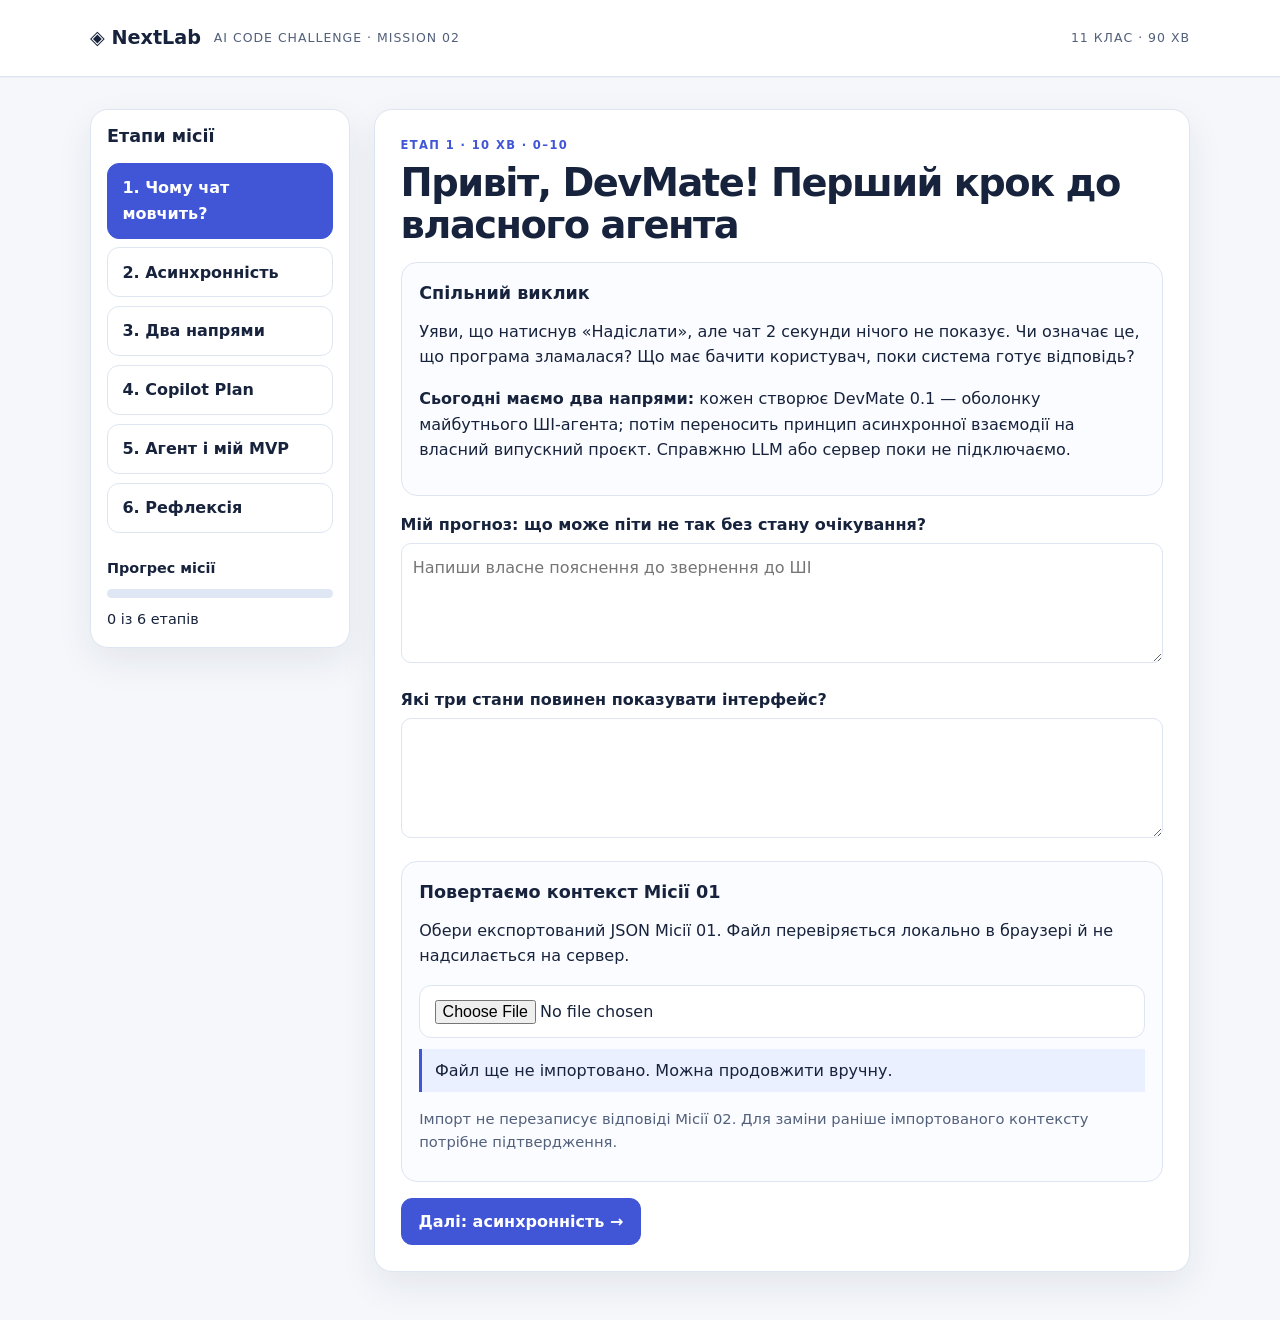
==== mission-02/index.html @ 79e09251 "Add files via upload" ====
<!doctype html>
<!DOCTYPE html>

<!DOCTYPE html>

<html lang="uk"><head><meta charset="utf-8"/><meta content="width=device-width,initial-scale=1" name="viewport"/><meta content="NextLab Місія 02 — асинхронний JavaScript і робота з Copilot" name="description"/><title>NextLab · Місія 02 · Привіт, DevMate!</title><link href="css/style.css" rel="stylesheet"/></head>
<body><a class="skip-link" href="#main">Перейти до вмісту</a><header class="site-header"><div class="container header-inner"><div class="brand-wrap"><a aria-label="На головну NextLab" class="brand" href="./index.html">◈ NextLab</a><span class="tag">AI Code Challenge · Mission 02</span></div><span class="tag">11 клас · 90 хв</span></div></header>
<main class="container mission-layout" id="main"><aside aria-label="Етапи місії" class="timeline"><h2>Етапи місії</h2><nav class="step-nav" id="steps"><button class="step-link active" data-step="1" type="button">1. Чому чат мовчить?</button><button class="step-link" data-step="2" type="button">2. Асинхронність</button><button class="step-link" data-step="3" type="button">3. Два напрями</button><button class="step-link" data-step="4" type="button">4. Copilot Plan</button><button class="step-link" data-step="5" type="button">5. Агент і мій MVP</button><button class="step-link" data-step="6" type="button">6. Рефлексія</button></nav><div class="progress-panel"><strong>Прогрес місії</strong><div class="progress-track"><div class="progress-fill" id="progressBar"></div></div><span aria-live="polite" id="progressText">0 із 6 етапів</span></div></aside>
<div class="mission-content"><section class="stage active" id="stage-1"><div class="stage-header"><p class="eyebrow">ЕТАП 1 · 10 хв · 0–10</p><h1>Привіт, DevMate! Перший крок до власного агента</h1></div><div class="panel"><h3>Спільний виклик</h3><p>Уяви, що натиснув «Надіслати», але чат 2 секунди нічого не показує. Чи означає це, що програма зламалася? Що має бачити користувач, поки система готує відповідь?</p><p><strong>Сьогодні маємо два напрями:</strong> кожен створює DevMate 0.1 — оболонку майбутнього ШІ-агента; потім переносить принцип асинхронної взаємодії на власний випускний проєкт. Справжню LLM або сервер поки не підключаємо.</p></div><label for="challengePrediction">Мій прогноз: що може піти не так без стану очікування?</label><textarea data-field="challengePrediction" id="challengePrediction" placeholder="Напиши власне пояснення до звернення до ШІ" rows="3"></textarea><label for="challengeStates">Які три стани повинен показувати інтерфейс?</label><textarea data-field="challengeStates" id="challengeStates" rows="2"></textarea><div class="panel"><h3>Повертаємо контекст Місії 01</h3><p>Обери експортований JSON Місії 01. Файл перевіряється локально в браузері й не надсилається на сервер.</p><input accept=".json,application/json" aria-label="Імпорт JSON Місії 01" id="importFile" type="file"/><p class="status" id="importStatus" role="status">Файл ще не імпортовано. Можна продовжити вручну.</p><div class="brief-preview" hidden="" id="briefPreview"><h4>Відновлений Product Brief</h4><dl id="briefFields"></dl></div><p class="field-help">Імпорт не перезаписує відповіді Місії 02. Для заміни раніше імпортованого контексту потрібне підтвердження.</p></div><div class="stage-actions"><button class="next-btn" data-next="2" type="button">Далі: асинхронність →</button></div></section>
<section class="stage" hidden="" id="stage-2"><div class="stage-header"><p class="eyebrow">ЕТАП 2 · 15 хв · 10–25</p><h2>Асинхронність у дії</h2></div><div class="panel"><h3>Коротка теорія</h3><p><code>Promise</code> представляє майбутній результат операції. <code>async</code> дозволяє використовувати <code>await</code>, який призупиняє виконання поточної асинхронної функції до завершення Promise. <code>try/catch</code> допомагає опрацювати помилку, а <code>finally</code> виконує завершальні дії, наприклад знімає блокування кнопки.</p><pre><code>function mockReply(message) {
  return new Promise((resolve, reject) =&gt; {
    setTimeout(() =&gt; {
      if (message === '/error') reject(new Error('Збій відповіді'));
      else resolve('Отримано: ' + message);
    }, 1500);
  });
}

async function sendMessage(message) {
  try {
    showStatus('Очікування…');
    const reply = await mockReply(message);
    showStatus(reply);
  } catch (error) {
    showStatus('Помилка: ' + error.message);
  } finally {
    unlockSendButton();
  }
}</code></pre><p class="field-help">Це навчальний приклад: функції <code>showStatus</code> і <code>unlockSendButton</code> — умовні назви; у власній реалізації їх треба визначити.</p></div><div class="panel"><h3>Мініексперимент</h3><p>Перед запуском спрогнозуй, що відбудеться. Потім натисни кнопку й порівняй із результатом.</p><label for="asyncPrediction">Мій прогноз</label><textarea data-field="asyncPrediction" id="asyncPrediction" rows="2"></textarea><div class="experiment"><input aria-label="Повідомлення для експерименту" id="experimentInput" value="Привіт, DevMate!"/><button id="runExperiment" type="button">Запустити</button><button class="secondary-action" id="runError" type="button">Імітувати помилку</button></div><p aria-live="polite" class="status" id="experimentStatus" role="status">Готово до запуску.</p><label for="asyncObservation">Що відбулося насправді?</label><textarea data-field="asyncObservation" id="asyncObservation" rows="2"></textarea></div><div class="stage-actions"><button class="secondary-action" data-next="1" type="button">← Назад</button><button class="next-btn" data-next="3" type="button">Далі: обираю маршрут →</button></div></section>
<section class="stage" hidden="" id="stage-3"><div class="stage-header"><p class="eyebrow">ЕТАП 3 · 5 хв · 25–30</p><h2>Два напрями — одна лабораторія</h2></div>
<div class="panel"><h3>Обов'язково для всіх: DevMate 0.1</h3><p>Ти створиш <strong>інтерфейс майбутнього власного ШІ-агента</strong> у папці <code>student-app/devmate/</code>. Сьогодні він працює з імітацією відповіді; у наступних місіях отримає роль, інструкції, підключення до LLM та інструменти.</p><p>Тепер визнач, як застосувати нові знання у випускному проєкті. Це <strong>не вибір між агентом і випускною роботою</strong>: обидва напрями обов'язкові.</p>
<fieldset class="route-options"><legend>План застосування у випускному проєкті</legend>
<label class="route-card"><input name="route" type="radio" value="A"/><span class="route-card-content"><span class="route-card-title">А — Потрібна асинхронна дія</span><span class="route-card-desc">У моєму MVP є реальна дія з очікуванням результату. Спроєктую її стани; якщо встигну — реалізую частину.</span><span class="route-card-example"><strong>Приклад:</strong> пошук книги або отримання меню.</span></span></label>
<label class="route-card"><input name="route" type="radio" value="B"/><span class="route-card-content"><span class="route-card-title">Б — Поки не потрібна</span><span class="route-card-desc">Не додаватиму зайву асинхронність. Обґрунтую рішення й визначу наступну потрібну функцію MVP.</span><span class="route-card-example"><strong>Приклад:</strong> статичне портфоліо з локальним контентом.</span></span></label></fieldset>
<label for="routeReason">Чому обрав/обрала такий спосіб застосування?</label><textarea data-field="routeReason" id="routeReason" rows="3"></textarea><div aria-live="polite" class="route-advice" id="routeAdvice">Обери спосіб застосування до випускного проєкту.</div></div>
<div class="panel"><h3>Мій Product Brief</h3><p>Використай імпортований контекст Місії 01. Якщо JSON немає, введи короткі відомості вручну.</p><label for="manualName">Назва мого проєкту</label><input data-field="manualName" id="manualName"/><label for="manualMvp">Функції MVP / сценарій</label><textarea data-field="manualMvp" id="manualMvp" rows="3"></textarea></div>
<div class="stage-actions"><button class="secondary-action" data-next="2" type="button">← Назад</button><button class="next-btn" data-next="4" type="button">Далі: планування →</button></div></section>
<section class="stage" hidden="" id="stage-4"><div class="stage-header"><p class="eyebrow">ЕТАП 4 · 10 хв · 30–40</p><h2>Плануємо DevMate з GitHub Copilot</h2></div><div class="panel"><p>У VS Code відкрий <code>student-app</code>, обери режим <strong>Plan</strong> або введи <code>/plan</code>. Спочатку погодь план, а вже потім дозволяй Agent редагувати файли.</p><h3>Промпт для твого маршруту</h3><pre class="prompt-box" id="planPrompt"></pre><button class="secondary-action" id="copyPlan" type="button">Копіювати промпт</button></div><label for="planRisks">Які ризики або неточності знайшов/знайшла у плані Copilot?</label><textarea data-field="planRisks" id="planRisks" rows="3"></textarea><label for="planApproved">Що саме погоджено до реалізації?</label><textarea data-field="planApproved" id="planApproved" rows="3"></textarea><div class="stage-actions"><button class="secondary-action" data-next="3" type="button">← Назад</button><button class="next-btn" data-next="5" type="button">Далі: реалізація →</button></div></section>
<section class="stage" hidden="" id="stage-5"><div class="stage-header"><p class="eyebrow">ЕТАП 5 · 40 хв · 40–80</p><h2>Створюю агента — проєктую власний продукт</h2></div>
<div class="panel"><h3>Частина А · DevMate 0.1 (25 хв)</h3><p>Після погодження плану дозволь Copilot Agent змінювати <strong>тільки</strong> файли у <code>student-app/devmate/</code>. Це навчальний прототип, а не підключений до LLM агент.</p><div class="route-advice" id="routeTask"></div><h4>Промпт для Agent</h4><pre class="prompt-box" id="agentPrompt"></pre><button class="secondary-action" id="copyAgent" type="button">Копіювати промпт</button><p class="field-help">Переглянь запропоновані зміни перед прийняттям. Перевір, що Copilot не змінює інші файли.</p>
<h4>Перевір DevMate у браузері</h4><p class="field-help">Позначай лише після реального тесту. Результат не перевіряється автоматично.</p>
<label class="check"><input data-check="success" type="checkbox"/><span>Звичайне повідомлення повертає демонстраційну відповідь</span></label>
<label class="check"><input data-check="loading" type="checkbox"/><span>Під час очікування видно стан завантаження</span></label>
<label class="check"><input data-check="disabled" type="checkbox"/><span>Повторне надсилання під час очікування заблоковане</span></label>
<label class="check"><input data-check="error" type="checkbox"/><span>Команда <code>/error</code> викликає оброблювану помилку</span></label>
<label class="check"><input data-check="recovery" type="checkbox"/><span>Після помилки можна повторити дію</span></label>
<label class="check"><input data-check="safe" type="checkbox"/><span>Текст користувача виводиться через <code>textContent</code>, а не <code>innerHTML</code></span></label>
<label for="manualCodeChange">Яку зміну JavaScript зробив/зробила самостійно? (Наприклад, 1500 → 2500 мс)</label><textarea data-field="manualCodeChange" id="manualCodeChange" rows="2"></textarea><label for="manualCodePrediction">Мій прогноз перед зміною</label><textarea data-field="manualCodePrediction" id="manualCodePrediction" rows="2"></textarea><label for="manualCodeObservation">Що побачив/побачила після перевірки?</label><textarea data-field="manualCodeObservation" id="manualCodeObservation" rows="2"></textarea></div>
<div class="panel"><h3>Частина Б · Шкільна їдальня: перенесення знань (7 хв)</h3><p>На DevMate ти вже бачив/бачила схему <strong>дія → очікування → результат або помилка</strong>. Тепер перевір, як вона працює у зовсім іншому продукті. Це навчальний макет, не справжнє меню.</p>
<div aria-label="Демонстрація завантаження меню" class="canteen-demo"><div class="canteen-head"><strong>🍽️ Шкільна їдальня</strong><span>Демонстрація</span></div><div class="canteen-actions"><button id="canteenLoad" type="button">Показати меню</button><button class="secondary-action" id="canteenError" type="button">Імітувати помилку</button></div><div aria-live="polite" class="status" id="canteenStatus" role="status">Меню ще не завантажено.</div><ul aria-label="Приклад меню" class="canteen-items" id="canteenItems"></ul></div>
<label for="canteenCompare">Що спільного між DevMate та сайтом їдальні?</label><textarea data-field="canteenCompare" id="canteenCompare" placeholder="Назви спільні стани й логіку, а не зовнішній вигляд" rows="2"></textarea></div>
<div class="panel"><h3>Частина В · Мій випускний проєкт (8 хв)</h3><p>Переглянь Product Brief Місії 01. <strong>Обидва варіанти рівноцінні:</strong> застосувати асинхронність там, де вона потрібна, або обґрунтовано відмовитися від зайвої функції.</p><p class="route-advice" id="projectRouteReminder">Обери план застосування на етапі 3.</p>
<label for="mvpCurrent">Що вже реалізовано у моєму MVP?</label><textarea data-field="mvpCurrent" id="mvpCurrent" rows="2"></textarea>
<label for="mvpTransfer">Де саме може знадобитися цей принцип? Якщо ніде — чому?</label><textarea data-field="mvpTransfer" id="mvpTransfer" rows="3"></textarea>
<label for="mvpNext">Мій конкретний наступний крок у випускному проєкті</label><textarea data-field="mvpNext" id="mvpNext" placeholder="Наприклад: реалізувати форму пошуку та три стани інтерфейсу" rows="2"></textarea>
<label for="mvpEvidence">Доказ роботи або план перевірки (файл, функція, тест)</label><textarea data-field="mvpEvidence" id="mvpEvidence" rows="2"></textarea></div>
<div class="stage-actions"><button class="secondary-action" data-next="4" type="button">← Назад</button><button class="next-btn" data-next="6" type="button">Далі: підсумки →</button></div></section>
<section class="stage" hidden="" id="stage-6"><div class="stage-header"><p class="eyebrow">ЕТАП 6 · 10 хв · 80–90</p><h2>Рішення, самооцінювання, портфоліо</h2></div><div class="panel"><h3>Журнал рішень</h3><p>Запиши, яку пропозицію Copilot ти прийняв/прийняла, змінив/змінила або відхилив/відхилила та чому.</p><div id="decisions"></div><button class="secondary-action" id="addDecision" type="button">+ Додати рішення</button></div><div class="panel"><h3>Самооцінювання · 12 балів</h3><div id="rubric"></div><p class="score-total">Мій результат: <strong id="totalScore">0</strong> / 12</p></div><label for="reflection">Що я тепер розумію про асинхронність і контроль роботи ШІ?</label><textarea data-field="reflection" id="reflection" rows="3"></textarea><label for="nextAction">Який конкретний наступний крок у моєму випускному проєкті?</label><textarea data-field="nextAction" id="nextAction" rows="3"></textarea><div class="panel"><h3>Зберегти результати</h3><p><strong>JSON — обов’язково:</strong> зберігає відповіді, рішення, план MVP та контекст Місії 01 для наступної місії. <strong>Markdown — за бажанням:</strong> читабельний звіт для портфоліо, GitHub або Moodle; не використовується для відновлення прогресу. Код DevMate та випускного сайту зберігається окремо у VS Code/GitHub.</p><div class="export-actions"><button id="exportJson" type="button">Експорт JSON · обов’язково</button><button class="secondary-action" id="exportMd" type="button">Експорт Markdown · за бажанням</button></div><p class="status" id="saveStatus" role="status">Автозбереження ввімкнено для цього браузера.</p></div><div class="stage-actions"><button class="secondary-action" data-next="5" type="button">← Назад</button></div></section></div></main><script defer="" src="js/app.js"></script></body></html>
---- mission-02/css/style.css ----
:root {
  --bg: #f5f7fb;
  --surface: #ffffff;
  --ink: #17233c;
  --muted: #52607b;
  --accent: #4056d6;
  --accent-soft: #eaf0ff;
  --line: #dde5f0;
  --success: #126b52;
  --warning: #b66d00;
  --danger: #b33a3a;
  --shadow: 0 14px 36px rgba(23, 35, 60, 0.08);
  --radius: 18px;
}

* {
  box-sizing: border-box;
}

html {
  scroll-behavior: smooth;
}

body {
  margin: 0;
  background: var(--bg);
  color: var(--ink);
  line-height: 1.6;
  font-family: Inter, system-ui, -apple-system, BlinkMacSystemFont, "Segoe UI", sans-serif;
}

button,
input,
textarea,
select {
  font: inherit;
}

button,
input,
textarea,
select {
  box-sizing: border-box;
}

button:focus-visible,
input:focus-visible,
textarea:focus-visible,
select:focus-visible,
a:focus-visible {
  outline: 3px solid #f0b12b;
  outline-offset: 3px;
}

.skip-link {
  position: absolute;
  left: 1rem;
  top: -4rem;
  background: #fff;
  padding: 0.7rem 1rem;
  border-radius: 10px;
  z-index: 1000;
}

.skip-link:focus {
  top: 1rem;
}

.container {
  width: min(100% - 2rem, 1100px);
  margin-inline: auto;
}

.site-header {
  border-bottom: 1px solid var(--line);
  background: var(--surface);
  box-shadow: 0 1px 0 rgba(23, 35, 60, 0.04);
}

.header-inner {
  min-height: 76px;
  display: flex;
  align-items: center;
  justify-content: space-between;
  gap: 1rem;
}

.brand-wrap {
  display: flex;
  align-items: center;
  flex-wrap: wrap;
  gap: 0.8rem;
}

.brand {
  color: var(--ink);
  font-weight: 800;
  text-decoration: none;
  font-size: 1.2rem;
}

.tag {
  color: var(--muted);
  font-size: 0.78rem;
  letter-spacing: 0.08em;
  text-transform: uppercase;
}

.mission-layout {
  display: grid;
  grid-template-columns: 260px minmax(0, 1fr);
  gap: 1.5rem;
  padding-block: 2rem 3rem;
}

.timeline {
  background: var(--surface);
  border: 1px solid var(--line);
  border-radius: var(--radius);
  padding: 1rem;
  box-shadow: var(--shadow);
  height: max-content;
  position: sticky;
  top: 1rem;
}

.timeline h2 {
  margin: 0 0 1rem;
  font-size: 1.1rem;
}

.step-nav {
  display: flex;
  flex-direction: column;
  gap: 0.55rem;
}

.step-link {
  border: 1px solid var(--line);
  background: transparent;
  color: var(--ink);
  border-radius: 12px;
  padding: 0.7rem 0.9rem;
  text-align: left;
  font-weight: 600;
  cursor: pointer;
  transition: all 0.2s ease;
}

.step-link:hover {
  background: var(--accent-soft);
}

.step-link.active {
  background: var(--accent);
  border-color: var(--accent);
  color: #fff;
}

.mission-content {
  display: flex;
  flex-direction: column;
  gap: 1.25rem;
}

.stage {
  display: none;
  background: var(--surface);
  border: 1px solid var(--line);
  border-radius: var(--radius);
  box-shadow: var(--shadow);
  padding: clamp(1.2rem, 2vw, 2rem);
}

.stage.active {
  display: block;
}

.stage-header {
  margin-bottom: 1rem;
}

.eyebrow {
  color: var(--accent);
  letter-spacing: 0.12em;
  text-transform: uppercase;
  font-size: 0.72rem;
  font-weight: 800;
  margin: 0 0 0.5rem;
}

h1,
h2,
h3,
p {
  margin-top: 0;
}

h1 {
  font-size: clamp(2rem, 3vw, 3rem);
  line-height: 1.1;
  letter-spacing: -0.04em;
  margin-bottom: 0.5rem;
}

h2 {
  font-size: clamp(1.35rem, 2vw, 2rem);
  line-height: 1.2;
  margin-bottom: 0.8rem;
}

h3 {
  font-size: 1.1rem;
  margin-bottom: 0.7rem;
}

.panel {
  background: #fbfcff;
  border: 1px solid var(--line);
  border-radius: 16px;
  padding: 1rem 1.1rem;
  margin-bottom: 1rem;
}

.practice-panel {
  border-left: 4px solid var(--accent);
  background: #ffffff;
}

.practice-list {
  margin-bottom: 1rem;
}

.checklist-panel {
  background: #f7f9ff;
  border: 1px solid var(--line);
  border-radius: 14px;
  padding: 1rem 1.1rem;
  margin-top: 1rem;
}

.checklist-panel h4 {
  margin: 0 0 0.7rem;
  font-size: 1rem;
}

.panel-header {
  display: flex;
  justify-content: space-between;
  align-items: center;
  gap: 0.75rem;
  margin-bottom: 0.75rem;
}

.project-prep {
  border: 1px solid var(--line);
  border-left: 4px solid var(--accent);
  border-radius: 14px;
  background: #f9faff;
  padding: 1rem 1.1rem;
  margin: 1rem 0;
}

.project-prep h4,
.info-block h4 {
  margin: 0 0 0.7rem;
  font-size: 1.05rem;
}

.project-tree {
  margin: 0.75rem 0 1rem;
  padding: 1rem;
  background: #0f172a;
  color: #e2e8f0;
  border-radius: 12px;
  overflow-x: auto;
  font-size: 0.82rem;
  line-height: 1.6;
}

.info-block {
  border: 1px solid var(--line);
  border-radius: 14px;
  background: #ffffff;
  padding: 1rem 1.1rem;
  margin: 1rem 0;
}

.command-row {
  display: flex;
  gap: 0.75rem;
  align-items: flex-start;
  margin-top: 0.75rem;
}

.command-row .prompt-area {
  flex: 1 1 auto;
  min-height: 78px;
}

.command-row .copy-prompt {
  flex-shrink: 0;
}

ul,
ol {
  margin-top: 0.2rem;
  padding-left: 1.3rem;
}

.check-list {
  list-style: disc;
}

.ordered-list {
  list-style: decimal;
}

.brief-box {
  background: var(--accent-soft);
  border-radius: 14px;
  border: 1px solid rgba(64, 86, 214, 0.15);
  padding: 1rem;
}

label {
  display: block;
  font-weight: 600;
  margin: 0.8rem 0 0.45rem;
}

input,
textarea,
select {
  width: 100%;
  border: 1px solid var(--line);
  border-radius: 12px;
  padding: 0.8rem 0.9rem;
  background: #fff;
  color: var(--ink);
}

textarea {
  min-height: 120px;
  resize: vertical;
}

.prompt-area {
  min-height: 130px;
  background: #f5f7ff;
}

.field-help {
  margin: 0 0 0.8rem;
  color: var(--muted);
  font-size: 0.92rem;
  line-height: 1.5;
}

.field-help.inline {
  display: block;
  margin-top: -0.2rem;
}

.score-scale {
  margin: 0.45rem 0 0.75rem;
  color: var(--muted);
  font-size: 0.82rem;
  line-height: 1.5;
}

.warning-note {
  background: rgba(182, 109, 0, 0.08);
  border: 1px solid rgba(182, 109, 0, 0.2);
  color: var(--warning);
  border-radius: 12px;
  padding: 0.7rem 0.85rem;
  margin: 0.5rem 0 0.9rem;
}

.actions {
  display: flex;
  flex-wrap: wrap;
  justify-content: flex-end;
  gap: 0.8rem;
  margin-top: 1rem;
}

.button {
  border: 2px solid var(--accent);
  background: var(--accent);
  color: #fff;
  border-radius: 12px;
  padding: 0.72rem 1.1rem;
  font-weight: 700;
  cursor: pointer;
  transition: transform 0.15s ease, filter 0.15s ease;
}

.button:hover {
  filter: brightness(0.95);
}

.button:active {
  transform: translateY(1px);
}

.button.secondary {
  background: transparent;
  color: var(--accent);
}

.button.danger {
  border-color: var(--danger);
  background: var(--danger);
}

.copy-prompt {
  min-width: 140px;
}

.score-grid {
  display: grid;
  grid-template-columns: repeat(2, minmax(0, 1fr));
  gap: 1rem;
}

.score-item {
  background: #fff;
  border: 1px solid var(--line);
  border-radius: 12px;
  padding: 0.9rem;
}

.score-summary {
  margin-top: 1rem;
  border-top: 1px solid var(--line);
  padding-top: 1rem;
  display: flex;
  flex-wrap: wrap;
  justify-content: space-between;
  gap: 0.5rem;
}

.controls-panel {
  background: #f9fafc;
}

.export-actions {
  justify-content: flex-start;
}

.save-status {
  margin-top: 0.75rem;
  color: var(--muted);
  min-height: 1.2em;
}

.decisions-list {
  display: flex;
  flex-direction: column;
  gap: 0.85rem;
}

.decision-row {
  border: 1px solid var(--line);
  border-radius: 12px;
  padding: 0.8rem;
  background: #fff;
}

.decision-row .decision-top {
  display: flex;
  align-items: center;
  gap: 0.75rem;
  margin-bottom: 0.5rem;
}

.decision-row select {
  max-width: 220px;
}

.decision-row textarea {
  min-height: 90px;
}

.site-footer {
  color: var(--muted);
  padding: 1.25rem 0 2rem;
  text-align: center;
}

@media (max-width: 820px) {
  .mission-layout {
    grid-template-columns: 1fr;
  }

  .timeline {
    position: static;
  }

  .score-grid {
    grid-template-columns: 1fr;
  }
}

@media (max-width: 560px) {
  .header-inner {
    align-items: flex-start;
    flex-direction: column;
    padding: 0.8rem 0;
  }

  .actions {
    justify-content: stretch;
  }

  .button {
    width: 100%;
  }

  .panel-header {
    flex-direction: column;
    align-items: flex-start;
  }
}

/* Mission 01 v2.1: progressive practice without changing the visual system */
.practice-step, .advanced-fields { border: 1px solid var(--line); border-radius: 12px; background: #fff; padding: 0.9rem 1rem; margin: 0.75rem 0; }
.practice-step > summary, .advanced-fields > summary { cursor: pointer; font-weight: 700; padding: 0.25rem 0; }
.practice-step[open] > summary, .advanced-fields[open] > summary { margin-bottom: 0.85rem; }
.advanced-fields-inner { display: flex; flex-direction: column; }
.interactive-checklist { display: grid; gap: 0.7rem; margin-top: 0.8rem; }
.interactive-checklist label { display: flex; align-items: flex-start; gap: 0.6rem; margin: 0; font-weight: 500; }
.interactive-checklist input { width: auto; min-width: 1rem; margin-top: 0.2rem; }
.file-import { display: inline-flex; align-items: center; justify-content: center; cursor: pointer; }

.stage[hidden],.brief-preview[hidden]{display:none!important}.stage{display:block}.mission-content{min-width:0}label:not(.check):not(.route-options label){display:block;font-weight:650;margin:1rem 0 .35rem}textarea,input:not([type=radio]):not([type=checkbox]):not([type=file]){width:100%;border:1px solid var(--line);border-radius:10px;padding:.7rem;background:#fff;color:var(--ink)}input[type=file]{max-width:100%}.panel{margin:1rem 0}.panel pre,.prompt-box{overflow:auto;white-space:pre-wrap;overflow-wrap:anywhere;background:#101c34;color:#edf3ff;border-radius:12px;padding:1rem;font-size:.88rem;line-height:1.5}code{overflow-wrap:anywhere}.progress-panel{margin-top:1.5rem;font-size:.9rem}.progress-track{background:#dfe6f4;height:9px;border-radius:9px;margin:.6rem 0}.progress-fill{width:0;height:100%;border-radius:9px;background:var(--accent);transition:width .2s}.status{border-left:3px solid var(--accent);padding:.55rem .8rem;background:var(--accent-soft);margin-top:.7rem}.status.error{border-color:var(--danger);background:#fff0f0}.status.success{border-color:var(--success);background:#ebfaf4}.brief-preview{margin-top:1rem;border:1px solid var(--line);border-radius:12px;padding:1rem}.brief-preview dl{display:grid;grid-template-columns:minmax(120px,1fr) 2fr;gap:.5rem}.brief-preview dt{font-weight:700}.brief-preview dd{margin:0;white-space:pre-wrap;overflow-wrap:anywhere}.route-options{border:1px solid var(--line);border-radius:12px;padding:1rem}.route-options label{display:block;margin:.7rem 0;cursor:pointer}.route-advice{background:var(--accent-soft);border-radius:12px;padding:1rem;margin:1rem 0}.experiment,.export-actions,.stage-actions{display:flex;flex-wrap:wrap;gap:.7rem;align-items:center;margin-top:1rem}.experiment input{flex:1 1 220px}.secondary-action{background:#fff!important;color:var(--accent)!important;border:1px solid var(--accent)!important;border-radius:9px;padding:.55rem .85rem;cursor:pointer}.next-btn,.export-actions button,.experiment button{border-radius:9px;padding:.6rem .9rem;cursor:pointer}.check{display:flex;gap:.65rem;align-items:flex-start;margin:.6rem 0}.check input{margin-top:.35rem}.decision-entry{border:1px solid var(--line);padding:1rem;border-radius:12px;margin:.8rem 0}.decision-entry input,.decision-entry textarea,.decision-entry select{width:100%;padding:.6rem;border:1px solid var(--line);border-radius:8px}.decision-entry button{margin-top:.6rem}.rubric-row{display:flex;align-items:center;justify-content:space-between;gap:1rem;padding:.7rem 0;border-bottom:1px solid var(--line)}.rubric-row select{min-width:80px;padding:.5rem}.score-total{font-size:1.2rem}.field-help{color:var(--muted)}button:disabled{opacity:.5;cursor:wait}@media(max-width:680px){.brief-preview dl{grid-template-columns:1fr}.rubric-row{align-items:flex-start;flex-direction:column}}

.next-btn{background:var(--accent,#4055df);color:#fff;border:1px solid var(--accent,#4055df);font:inherit;font-weight:700}.next-btn:focus-visible,.step-link:focus-visible{outline:3px solid #f0a83e;outline-offset:3px}

/* v0.4 — узгоджені елементи вибору маршруту, тестів та експорту */
.route-options{display:grid;gap:.85rem;padding:1rem;margin:.8rem 0 1rem;min-width:0}
.route-options legend{padding:0 .45rem;font-weight:650}
.route-options .route-card{display:flex;align-items:flex-start;gap:.9rem;margin:0;padding:1rem;border:1px solid var(--line,#d8e1f1);border-radius:14px;background:#fff;cursor:pointer;font-weight:400;line-height:1.5;transition:border-color .15s,background .15s,box-shadow .15s}
.route-options .route-card:hover{border-color:var(--accent,#4055df);background:#f8faff}
.route-options .route-card:has(input:checked){border-color:var(--accent,#4055df);background:var(--accent-soft,#edf1ff);box-shadow:0 0 0 1px var(--accent,#4055df)}
.route-options .route-card input[type=radio]{appearance:none;-webkit-appearance:none;flex:0 0 20px;width:20px;height:20px;margin:.16rem 0 0;border:2px solid #7c8aa7;border-radius:50%;background:#fff;display:grid;place-items:center;cursor:pointer}
.route-options .route-card input[type=radio]:checked{border-color:var(--accent,#4055df)}
.route-options .route-card input[type=radio]:checked:before{content:"";width:10px;height:10px;background:var(--accent,#4055df);border-radius:50%}
.route-options .route-card input[type=radio]:focus-visible{outline:3px solid #f0a83e;outline-offset:3px}
.route-card-content{display:grid;gap:.35rem;min-width:0;flex:1}
.route-card-title{font-weight:650;font-size:1rem;color:var(--ink,#0c2348)}
.route-card-desc{font-weight:400}
.route-card-example{display:block;font-size:.92rem;color:var(--muted,#475569);padding-top:.3rem}
.route-card-example strong{font-weight:650;color:var(--ink,#0c2348)}
.route-explainer{background:#f6f8fe}
.route-explainer h2{font-size:1.12rem}
/* Вирівнювання чекбоксів: контроль зліва, текст одразу справа */
.panel label.check{display:grid!important;grid-template-columns:20px minmax(0,1fr);align-items:start;justify-content:start;column-gap:.8rem;width:100%;margin:.3rem 0;padding:.75rem .8rem;border:1px solid var(--line,#d8e1f1);border-radius:11px;background:#fff;font-weight:450;line-height:1.5;text-align:left;cursor:pointer}
.panel label.check:hover{background:#f8faff}
.panel label.check:has(input:checked){border-color:var(--accent,#4055df);background:var(--accent-soft,#edf1ff)}
.panel label.check input[type=checkbox]{appearance:none;-webkit-appearance:none;box-sizing:border-box;width:19px;height:19px;min-width:19px;margin:.1rem 0 0;padding:0;border:2px solid #7c8aa7;border-radius:5px;background:#fff;cursor:pointer;position:relative}
.panel label.check input[type=checkbox]:checked{background:var(--accent,#4055df);border-color:var(--accent,#4055df)}
.panel label.check input[type=checkbox]:checked:after{content:"";position:absolute;left:5px;top:1px;width:5px;height:10px;border:solid #fff;border-width:0 2px 2px 0;transform:rotate(45deg)}
.panel label.check input[type=checkbox]:focus-visible{outline:3px solid #f0a83e;outline-offset:3px}
/* Спільний вигляд основних і вторинних кнопок */
.export-actions button,.stage-actions .next-btn{appearance:none;-webkit-appearance:none;font:inherit;font-weight:650;line-height:1.35;background:var(--accent,#4055df)!important;color:#fff!important;border:1px solid var(--accent,#4055df)!important;border-radius:11px;padding:.72rem 1.05rem;box-shadow:none;cursor:pointer}
.export-actions button.secondary-action,.stage-actions .secondary-action{font:inherit;font-weight:600;line-height:1.35;background:#fff!important;color:var(--accent,#4055df)!important;border:1px solid var(--accent,#4055df)!important;border-radius:11px;padding:.72rem 1.05rem;box-shadow:none}
.export-actions button:hover,.stage-actions .next-btn:hover{filter:brightness(.93)}
.export-actions button:focus-visible,.stage-actions button:focus-visible{outline:3px solid #f0a83e;outline-offset:3px}
@media(max-width:600px){.route-options{padding:.65rem}.route-options .route-card{padding:.8rem}.export-actions button{flex:1 1 180px}}

/* v0.5: перенесення знань у випускний проєкт */
.check{display:flex!important;align-items:flex-start!important;gap:12px!important;width:100%;min-width:0;cursor:pointer;font-weight:500!important}
.check input{flex:0 0 auto;margin-top:4px!important;width:17px;height:17px}
.check span{display:block;flex:1;min-width:0;overflow-wrap:normal;word-break:normal;line-height:1.55}
.check code{display:inline-block;white-space:nowrap;overflow-wrap:normal;word-break:normal}
.canteen-demo{border:1px solid var(--line);border-radius:14px;padding:1rem;background:#f8faff;margin:1rem 0}
.canteen-head,.canteen-actions{display:flex;justify-content:space-between;align-items:center;gap:.8rem;flex-wrap:wrap}
.canteen-head span{font-size:.78rem;color:var(--muted)}
.canteen-actions{justify-content:flex-start;margin:1rem 0}
.canteen-actions button{font:inherit;background:var(--accent);color:#fff;border:1px solid var(--accent);border-radius:10px;padding:.65rem 1rem;cursor:pointer}
.canteen-actions button.secondary-action{background:#fff;color:var(--accent)}
.canteen-actions button:disabled{opacity:.55;cursor:wait}
.canteen-items{margin:.7rem 0 0;padding-left:1.4rem;line-height:1.8}

/* Heading levels follow semantic document structure while retaining original stage-title appearance. */
.stage h2:first-child, .stage > h2:first-of-type { font-size: clamp(1.65rem, 2.5vw, 2.5rem); }

.stage-header > h2 {font-size:clamp(1.7rem, 3vw, 2.65rem); line-height:1.18;}
.stage > h3, .stage .content-card > h3 {font-size:1.3rem;}
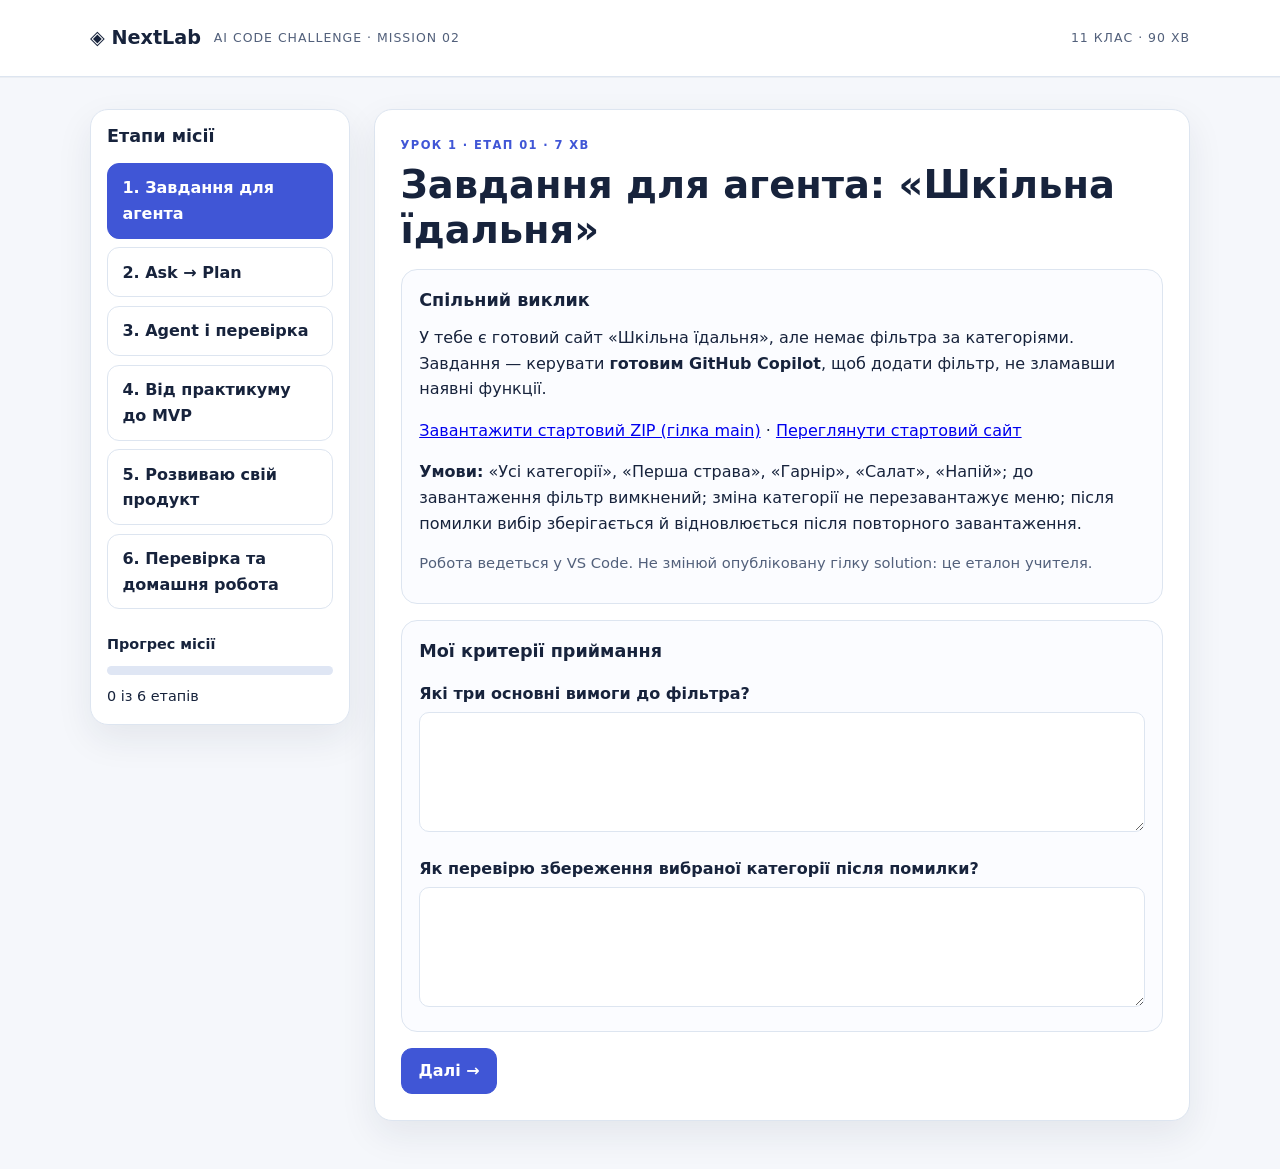
==== commit 6584f39e: "Update Mission 02 — Copilot and Student MVP" ====
--- a/mission-02/index.html
+++ b/mission-02/index.html
@@ -1,58 +1,23 @@
-<!doctype html>
 <!DOCTYPE html>
-
-<!DOCTYPE html>
-
-<html lang="uk"><head><meta charset="utf-8"/><meta content="width=device-width,initial-scale=1" name="viewport"/><meta content="NextLab Місія 02 — асинхронний JavaScript і робота з Copilot" name="description"/><title>NextLab · Місія 02 · Привіт, DevMate!</title><link href="css/style.css" rel="stylesheet"/></head>
-<body><a class="skip-link" href="#main">Перейти до вмісту</a><header class="site-header"><div class="container header-inner"><div class="brand-wrap"><a aria-label="На головну NextLab" class="brand" href="./index.html">◈ NextLab</a><span class="tag">AI Code Challenge · Mission 02</span></div><span class="tag">11 клас · 90 хв</span></div></header>
-<main class="container mission-layout" id="main"><aside aria-label="Етапи місії" class="timeline"><h2>Етапи місії</h2><nav class="step-nav" id="steps"><button class="step-link active" data-step="1" type="button">1. Чому чат мовчить?</button><button class="step-link" data-step="2" type="button">2. Асинхронність</button><button class="step-link" data-step="3" type="button">3. Два напрями</button><button class="step-link" data-step="4" type="button">4. Copilot Plan</button><button class="step-link" data-step="5" type="button">5. Агент і мій MVP</button><button class="step-link" data-step="6" type="button">6. Рефлексія</button></nav><div class="progress-panel"><strong>Прогрес місії</strong><div class="progress-track"><div class="progress-fill" id="progressBar"></div></div><span aria-live="polite" id="progressText">0 із 6 етапів</span></div></aside>
-<div class="mission-content"><section class="stage active" id="stage-1"><div class="stage-header"><p class="eyebrow">ЕТАП 1 · 10 хв · 0–10</p><h1>Привіт, DevMate! Перший крок до власного агента</h1></div><div class="panel"><h3>Спільний виклик</h3><p>Уяви, що натиснув «Надіслати», але чат 2 секунди нічого не показує. Чи означає це, що програма зламалася? Що має бачити користувач, поки система готує відповідь?</p><p><strong>Сьогодні маємо два напрями:</strong> кожен створює DevMate 0.1 — оболонку майбутнього ШІ-агента; потім переносить принцип асинхронної взаємодії на власний випускний проєкт. Справжню LLM або сервер поки не підключаємо.</p></div><label for="challengePrediction">Мій прогноз: що може піти не так без стану очікування?</label><textarea data-field="challengePrediction" id="challengePrediction" placeholder="Напиши власне пояснення до звернення до ШІ" rows="3"></textarea><label for="challengeStates">Які три стани повинен показувати інтерфейс?</label><textarea data-field="challengeStates" id="challengeStates" rows="2"></textarea><div class="panel"><h3>Повертаємо контекст Місії 01</h3><p>Обери експортований JSON Місії 01. Файл перевіряється локально в браузері й не надсилається на сервер.</p><input accept=".json,application/json" aria-label="Імпорт JSON Місії 01" id="importFile" type="file"/><p class="status" id="importStatus" role="status">Файл ще не імпортовано. Можна продовжити вручну.</p><div class="brief-preview" hidden="" id="briefPreview"><h4>Відновлений Product Brief</h4><dl id="briefFields"></dl></div><p class="field-help">Імпорт не перезаписує відповіді Місії 02. Для заміни раніше імпортованого контексту потрібне підтвердження.</p></div><div class="stage-actions"><button class="next-btn" data-next="2" type="button">Далі: асинхронність →</button></div></section>
-<section class="stage" hidden="" id="stage-2"><div class="stage-header"><p class="eyebrow">ЕТАП 2 · 15 хв · 10–25</p><h2>Асинхронність у дії</h2></div><div class="panel"><h3>Коротка теорія</h3><p><code>Promise</code> представляє майбутній результат операції. <code>async</code> дозволяє використовувати <code>await</code>, який призупиняє виконання поточної асинхронної функції до завершення Promise. <code>try/catch</code> допомагає опрацювати помилку, а <code>finally</code> виконує завершальні дії, наприклад знімає блокування кнопки.</p><pre><code>function mockReply(message) {
-  return new Promise((resolve, reject) =&gt; {
-    setTimeout(() =&gt; {
-      if (message === '/error') reject(new Error('Збій відповіді'));
-      else resolve('Отримано: ' + message);
-    }, 1500);
-  });
-}
-
-async function sendMessage(message) {
-  try {
-    showStatus('Очікування…');
-    const reply = await mockReply(message);
-    showStatus(reply);
-  } catch (error) {
-    showStatus('Помилка: ' + error.message);
-  } finally {
-    unlockSendButton();
-  }
-}</code></pre><p class="field-help">Це навчальний приклад: функції <code>showStatus</code> і <code>unlockSendButton</code> — умовні назви; у власній реалізації їх треба визначити.</p></div><div class="panel"><h3>Мініексперимент</h3><p>Перед запуском спрогнозуй, що відбудеться. Потім натисни кнопку й порівняй із результатом.</p><label for="asyncPrediction">Мій прогноз</label><textarea data-field="asyncPrediction" id="asyncPrediction" rows="2"></textarea><div class="experiment"><input aria-label="Повідомлення для експерименту" id="experimentInput" value="Привіт, DevMate!"/><button id="runExperiment" type="button">Запустити</button><button class="secondary-action" id="runError" type="button">Імітувати помилку</button></div><p aria-live="polite" class="status" id="experimentStatus" role="status">Готово до запуску.</p><label for="asyncObservation">Що відбулося насправді?</label><textarea data-field="asyncObservation" id="asyncObservation" rows="2"></textarea></div><div class="stage-actions"><button class="secondary-action" data-next="1" type="button">← Назад</button><button class="next-btn" data-next="3" type="button">Далі: обираю маршрут →</button></div></section>
-<section class="stage" hidden="" id="stage-3"><div class="stage-header"><p class="eyebrow">ЕТАП 3 · 5 хв · 25–30</p><h2>Два напрями — одна лабораторія</h2></div>
-<div class="panel"><h3>Обов'язково для всіх: DevMate 0.1</h3><p>Ти створиш <strong>інтерфейс майбутнього власного ШІ-агента</strong> у папці <code>student-app/devmate/</code>. Сьогодні він працює з імітацією відповіді; у наступних місіях отримає роль, інструкції, підключення до LLM та інструменти.</p><p>Тепер визнач, як застосувати нові знання у випускному проєкті. Це <strong>не вибір між агентом і випускною роботою</strong>: обидва напрями обов'язкові.</p>
-<fieldset class="route-options"><legend>План застосування у випускному проєкті</legend>
-<label class="route-card"><input name="route" type="radio" value="A"/><span class="route-card-content"><span class="route-card-title">А — Потрібна асинхронна дія</span><span class="route-card-desc">У моєму MVP є реальна дія з очікуванням результату. Спроєктую її стани; якщо встигну — реалізую частину.</span><span class="route-card-example"><strong>Приклад:</strong> пошук книги або отримання меню.</span></span></label>
-<label class="route-card"><input name="route" type="radio" value="B"/><span class="route-card-content"><span class="route-card-title">Б — Поки не потрібна</span><span class="route-card-desc">Не додаватиму зайву асинхронність. Обґрунтую рішення й визначу наступну потрібну функцію MVP.</span><span class="route-card-example"><strong>Приклад:</strong> статичне портфоліо з локальним контентом.</span></span></label></fieldset>
-<label for="routeReason">Чому обрав/обрала такий спосіб застосування?</label><textarea data-field="routeReason" id="routeReason" rows="3"></textarea><div aria-live="polite" class="route-advice" id="routeAdvice">Обери спосіб застосування до випускного проєкту.</div></div>
-<div class="panel"><h3>Мій Product Brief</h3><p>Використай імпортований контекст Місії 01. Якщо JSON немає, введи короткі відомості вручну.</p><label for="manualName">Назва мого проєкту</label><input data-field="manualName" id="manualName"/><label for="manualMvp">Функції MVP / сценарій</label><textarea data-field="manualMvp" id="manualMvp" rows="3"></textarea></div>
-<div class="stage-actions"><button class="secondary-action" data-next="2" type="button">← Назад</button><button class="next-btn" data-next="4" type="button">Далі: планування →</button></div></section>
-<section class="stage" hidden="" id="stage-4"><div class="stage-header"><p class="eyebrow">ЕТАП 4 · 10 хв · 30–40</p><h2>Плануємо DevMate з GitHub Copilot</h2></div><div class="panel"><p>У VS Code відкрий <code>student-app</code>, обери режим <strong>Plan</strong> або введи <code>/plan</code>. Спочатку погодь план, а вже потім дозволяй Agent редагувати файли.</p><h3>Промпт для твого маршруту</h3><pre class="prompt-box" id="planPrompt"></pre><button class="secondary-action" id="copyPlan" type="button">Копіювати промпт</button></div><label for="planRisks">Які ризики або неточності знайшов/знайшла у плані Copilot?</label><textarea data-field="planRisks" id="planRisks" rows="3"></textarea><label for="planApproved">Що саме погоджено до реалізації?</label><textarea data-field="planApproved" id="planApproved" rows="3"></textarea><div class="stage-actions"><button class="secondary-action" data-next="3" type="button">← Назад</button><button class="next-btn" data-next="5" type="button">Далі: реалізація →</button></div></section>
-<section class="stage" hidden="" id="stage-5"><div class="stage-header"><p class="eyebrow">ЕТАП 5 · 40 хв · 40–80</p><h2>Створюю агента — проєктую власний продукт</h2></div>
-<div class="panel"><h3>Частина А · DevMate 0.1 (25 хв)</h3><p>Після погодження плану дозволь Copilot Agent змінювати <strong>тільки</strong> файли у <code>student-app/devmate/</code>. Це навчальний прототип, а не підключений до LLM агент.</p><div class="route-advice" id="routeTask"></div><h4>Промпт для Agent</h4><pre class="prompt-box" id="agentPrompt"></pre><button class="secondary-action" id="copyAgent" type="button">Копіювати промпт</button><p class="field-help">Переглянь запропоновані зміни перед прийняттям. Перевір, що Copilot не змінює інші файли.</p>
-<h4>Перевір DevMate у браузері</h4><p class="field-help">Позначай лише після реального тесту. Результат не перевіряється автоматично.</p>
-<label class="check"><input data-check="success" type="checkbox"/><span>Звичайне повідомлення повертає демонстраційну відповідь</span></label>
-<label class="check"><input data-check="loading" type="checkbox"/><span>Під час очікування видно стан завантаження</span></label>
-<label class="check"><input data-check="disabled" type="checkbox"/><span>Повторне надсилання під час очікування заблоковане</span></label>
-<label class="check"><input data-check="error" type="checkbox"/><span>Команда <code>/error</code> викликає оброблювану помилку</span></label>
-<label class="check"><input data-check="recovery" type="checkbox"/><span>Після помилки можна повторити дію</span></label>
-<label class="check"><input data-check="safe" type="checkbox"/><span>Текст користувача виводиться через <code>textContent</code>, а не <code>innerHTML</code></span></label>
-<label for="manualCodeChange">Яку зміну JavaScript зробив/зробила самостійно? (Наприклад, 1500 → 2500 мс)</label><textarea data-field="manualCodeChange" id="manualCodeChange" rows="2"></textarea><label for="manualCodePrediction">Мій прогноз перед зміною</label><textarea data-field="manualCodePrediction" id="manualCodePrediction" rows="2"></textarea><label for="manualCodeObservation">Що побачив/побачила після перевірки?</label><textarea data-field="manualCodeObservation" id="manualCodeObservation" rows="2"></textarea></div>
-<div class="panel"><h3>Частина Б · Шкільна їдальня: перенесення знань (7 хв)</h3><p>На DevMate ти вже бачив/бачила схему <strong>дія → очікування → результат або помилка</strong>. Тепер перевір, як вона працює у зовсім іншому продукті. Це навчальний макет, не справжнє меню.</p>
-<div aria-label="Демонстрація завантаження меню" class="canteen-demo"><div class="canteen-head"><strong>🍽️ Шкільна їдальня</strong><span>Демонстрація</span></div><div class="canteen-actions"><button id="canteenLoad" type="button">Показати меню</button><button class="secondary-action" id="canteenError" type="button">Імітувати помилку</button></div><div aria-live="polite" class="status" id="canteenStatus" role="status">Меню ще не завантажено.</div><ul aria-label="Приклад меню" class="canteen-items" id="canteenItems"></ul></div>
-<label for="canteenCompare">Що спільного між DevMate та сайтом їдальні?</label><textarea data-field="canteenCompare" id="canteenCompare" placeholder="Назви спільні стани й логіку, а не зовнішній вигляд" rows="2"></textarea></div>
-<div class="panel"><h3>Частина В · Мій випускний проєкт (8 хв)</h3><p>Переглянь Product Brief Місії 01. <strong>Обидва варіанти рівноцінні:</strong> застосувати асинхронність там, де вона потрібна, або обґрунтовано відмовитися від зайвої функції.</p><p class="route-advice" id="projectRouteReminder">Обери план застосування на етапі 3.</p>
-<label for="mvpCurrent">Що вже реалізовано у моєму MVP?</label><textarea data-field="mvpCurrent" id="mvpCurrent" rows="2"></textarea>
-<label for="mvpTransfer">Де саме може знадобитися цей принцип? Якщо ніде — чому?</label><textarea data-field="mvpTransfer" id="mvpTransfer" rows="3"></textarea>
-<label for="mvpNext">Мій конкретний наступний крок у випускному проєкті</label><textarea data-field="mvpNext" id="mvpNext" placeholder="Наприклад: реалізувати форму пошуку та три стани інтерфейсу" rows="2"></textarea>
-<label for="mvpEvidence">Доказ роботи або план перевірки (файл, функція, тест)</label><textarea data-field="mvpEvidence" id="mvpEvidence" rows="2"></textarea></div>
-<div class="stage-actions"><button class="secondary-action" data-next="4" type="button">← Назад</button><button class="next-btn" data-next="6" type="button">Далі: підсумки →</button></div></section>
-<section class="stage" hidden="" id="stage-6"><div class="stage-header"><p class="eyebrow">ЕТАП 6 · 10 хв · 80–90</p><h2>Рішення, самооцінювання, портфоліо</h2></div><div class="panel"><h3>Журнал рішень</h3><p>Запиши, яку пропозицію Copilot ти прийняв/прийняла, змінив/змінила або відхилив/відхилила та чому.</p><div id="decisions"></div><button class="secondary-action" id="addDecision" type="button">+ Додати рішення</button></div><div class="panel"><h3>Самооцінювання · 12 балів</h3><div id="rubric"></div><p class="score-total">Мій результат: <strong id="totalScore">0</strong> / 12</p></div><label for="reflection">Що я тепер розумію про асинхронність і контроль роботи ШІ?</label><textarea data-field="reflection" id="reflection" rows="3"></textarea><label for="nextAction">Який конкретний наступний крок у моєму випускному проєкті?</label><textarea data-field="nextAction" id="nextAction" rows="3"></textarea><div class="panel"><h3>Зберегти результати</h3><p><strong>JSON — обов’язково:</strong> зберігає відповіді, рішення, план MVP та контекст Місії 01 для наступної місії. <strong>Markdown — за бажанням:</strong> читабельний звіт для портфоліо, GitHub або Moodle; не використовується для відновлення прогресу. Код DevMate та випускного сайту зберігається окремо у VS Code/GitHub.</p><div class="export-actions"><button id="exportJson" type="button">Експорт JSON · обов’язково</button><button class="secondary-action" id="exportMd" type="button">Експорт Markdown · за бажанням</button></div><p class="status" id="saveStatus" role="status">Автозбереження ввімкнено для цього браузера.</p></div><div class="stage-actions"><button class="secondary-action" data-next="5" type="button">← Назад</button></div></section></div></main><script defer="" src="js/app.js"></script></body></html>
+<html lang="uk"><head><meta charset="utf-8"/><meta content="width=device-width,initial-scale=1" name="viewport"/><meta content="NextLab Місія 02 — практична веброзробка з GitHub Copilot: Їдальня та власний MVP" name="description"/><title>NextLab · Місія 02 · Від Copilot до власного продукту</title><link href="css/style.css" rel="stylesheet"/></head>
+<body><a class="skip-link" href="#main">Перейти до вмісту</a><header class="site-header"><div class="container header-inner"><div class="brand-wrap"><a aria-label="На головну NextLab" class="brand" href="../index.html">◈ NextLab</a><span class="tag">AI Code Challenge · Mission 02</span></div><span class="tag">11 клас · 90 хв</span></div></header>
+<main class="container mission-layout" id="main"><aside aria-label="Етапи місії" class="timeline"><h2>Етапи місії</h2><nav class="step-nav" id="steps"><button class="step-link active" data-step="1" type="button">1. Завдання для агента</button><button class="step-link" data-step="2" type="button">2. Ask → Plan</button><button class="step-link" data-step="3" type="button">3. Agent і перевірка</button><button class="step-link" data-step="4" type="button">4. Від практикуму до MVP</button><button class="step-link" data-step="5" type="button">5. Розвиваю свій продукт</button><button class="step-link" data-step="6" type="button">6. Перевірка та домашня робота</button></nav><div class="progress-panel"><strong>Прогрес місії</strong><div class="progress-track"><div class="progress-fill" id="progressBar"></div></div><span aria-live="polite" id="progressText">0 із 6 етапів</span></div></aside>
+<div class="mission-content"><section class="stage active" id="stage-1"><div class="stage-header"><p class="eyebrow">УРОК 1 · ЕТАП 01 · 7 хв</p><h2>Завдання для агента: «Шкільна їдальня»</h2></div><div class="panel"><h3>Спільний виклик</h3><p>У тебе є готовий сайт «Шкільна їдальня», але немає фільтра за категоріями. Завдання — керувати <strong>готовим GitHub Copilot</strong>, щоб додати фільтр, не зламавши наявні функції.</p><p><a href="https://github.com/rybakolha/canteen-demo/archive/refs/heads/main.zip" rel="noopener noreferrer" target="_blank">Завантажити стартовий ZIP (гілка main)</a> · <a href="https://rybakolha.github.io/canteen-demo/" rel="noopener noreferrer" target="_blank">Переглянути стартовий сайт</a></p><p><strong>Умови:</strong> «Усі категорії», «Перша страва», «Гарнір», «Салат», «Напій»; до завантаження фільтр вимкнений; зміна категорії не перезавантажує меню; після помилки вибір зберігається й відновлюється після повторного завантаження.</p><p class="field-help">Робота ведеться у VS Code. Не змінюй опубліковану гілку solution: це еталон учителя.</p></div><div class="panel"><h3>Мої критерії приймання</h3><label for="challengePrediction">Які три основні вимоги до фільтра?</label><textarea data-field="challengePrediction" id="challengePrediction" rows="3"></textarea><label for="challengeStates">Як перевірю збереження вибраної категорії після помилки?</label><textarea data-field="challengeStates" id="challengeStates" rows="2"></textarea></div><div class="stage-actions"><button class="next-btn" data-next="2" type="button">Далі →</button></div></section>
+<section class="stage" hidden="" id="stage-2"><div class="stage-header"><p class="eyebrow">УРОК 1 · ЕТАП 02 · 13 хв</p><h2>Ask → Plan: я керую рішенням агента</h2></div><div class="panel"><h3>Ask: досліди проєкт</h3><p>У Copilot обери Ask (або режим без редагування файлів). Попроси пояснити <code>DEMO_MENU</code>, <code>fetchMenuDemo()</code>, <code>renderMenu()</code> та <code>loadMenu()</code>. Переконайся, що симуляція завантаження не є реальним API.</p><pre class="prompt-box">Поясни, як працює сайт «Шкільна їдальня»: де дані страв, як відбувається асинхронне завантаження, де створюються картки та обробляються помилки. Поки нічого не змінюй.</pre></div><div class="panel"><h3>Plan: перевір і виправ план</h3><p>Перемкнися на Plan. Попроси план лише для <code>index.html</code>, <code>css/style.css</code> і <code>js/app.js</code>. <strong>Уточни:</strong> у разі помилки категорія не скидається; після успішного повторного завантаження застосовується попередній вибір.</p><pre class="prompt-box">Склади план додавання фільтра категорій. До успішного завантаження фільтр вимкнений; при помилці він вимикається, але вибране значення зберігається; після повторного успіху фільтрація відновлюється. Не редагуй файли. Дай тестові сценарії.</pre><label for="planRisks">Яку неточність або ризик виявлено у плані?</label><textarea data-field="planRisks" id="planRisks" rows="2"></textarea><label for="planApproved">Яке уточнення я погодив/погодила?</label><textarea data-field="planApproved" id="planApproved" rows="2"></textarea></div><div class="stage-actions"><button class="secondary-action" data-next="1" type="button">← Назад</button><button class="next-btn" data-next="3" type="button">Далі →</button></div></section>
+<section class="stage" hidden="" id="stage-3"><div class="stage-header"><p class="eyebrow">УРОК 1 · ЕТАП 03 · 25 хв</p><h2>Agent → тестування → рішення Keep</h2></div><div class="panel"><h3>Реалізація через Copilot</h3><p>У режимі Agent/Interactive дозволь реалізувати погоджений план. Дозволяй команди лише після перевірки їхнього призначення. Не натискай Keep, поки не завершиш перевірки.</p><pre class="prompt-box">Реалізуй погоджений план фільтра категорій у «Шкільній їдальні». Змінюй лише index.html, css/style.css і js/app.js. Збережи вибір категорії під час помилки, відновлюй його після успішного повторного завантаження. Не змінюй інші функції. Після реалізації покажи Diff і запропонуй тести.</pre></div><div class="panel"><h3>П’ять обов’язкових тестів</h3><p>Познач лише реально перевірені сценарії:</p><label class="check"><input data-check="canteenInitial" type="checkbox"/> Після завантаження видно чотири страви</label><label class="check"><input data-check="canteenFilter" type="checkbox"/> Категорія «Салат» показує одну картку без повторного завантаження</label><label class="check"><input data-check="canteenError" type="checkbox"/> Помилка очищає картки й вимикає фільтр, але зберігає «Салат»</label><label class="check"><input data-check="canteenRecovery" type="checkbox"/> Повторне завантаження відновлює лише «Салат»</label><label class="check"><input data-check="canteenAll" type="checkbox"/> «Усі категорії» знову показує чотири страви</label></div><div class="panel"><h3>Контроль змін</h3><p>Переглянь Diff у JavaScript, HTML та CSS. Перевір семантику <code>label/select/option</code>, читабельність CSS та збереження дизайну. Тільки тоді прийми зміни через Keep.</p><label for="canteenCompare">Що саме я перевірив/перевірила у Diff?</label><textarea data-field="canteenCompare" id="canteenCompare" rows="2"></textarea><label for="manualCodeChange">Яку пропозицію Copilot я виправив/виправила або відхилив/відхилила?</label><textarea data-field="manualCodeChange" id="manualCodeChange" rows="2"></textarea></div><div class="stage-actions"><button class="secondary-action" data-next="2" type="button">← Назад</button><button class="next-btn" data-next="4" type="button">Далі →</button></div></section>
+<section class="stage" hidden="" id="stage-4"><div class="stage-header"><p class="eyebrow">УРОК 2 · ЕТАП 04 · 10 хв</p><h2>Від «Їдальні» до мого вебпродукту</h2></div>
+<div class="panel"><h3>Професійний перенос навички</h3><p>На першому уроці ти навчився керувати готовим агентом: <strong>досліджувати → планувати → погоджувати → змінювати → тестувати</strong>. Тепер застосуй той самий процес до власного сайту або вебзастосунку. <strong>Окремий DevMate створювати не потрібно.</strong></p><p>У цій місії ШІ — інструмент розробника. Відповідальність за код, перевірку та кінцевий результат залишається за тобою.</p></div>
+<div class="panel"><h3>Знайди одну реальну задачу</h3><p>Відкрий Product Brief із Місії 01 та свій репозиторій. Обери <strong>одне невелике завдання</strong>, яке реально виконати або почати за 30 хвилин. Воно має просувати твій MVP, а не створювати новий навчальний проєкт.</p><p><strong>Приклади:</strong> зробити меню навігації на телефоні; додати перевірку полів форми; реалізувати фільтрацію власних карток; зберегти налаштування у LocalStorage; виправити конкретну помилку. Обирай лише те, що потрібно твоєму продукту.</p><label for="transferSkill">Який принцип роботи з Copilot перенесу у свій проєкт?</label><textarea data-field="transferSkill" id="transferSkill" placeholder="Наприклад: спочатку погоджу план, потім перевірю Diff і тестові сценарії" rows="2"></textarea><label for="taskCandidate">Яке одне завдання зараз найбільш корисне для мого MVP?</label><textarea data-field="taskCandidate" id="taskCandidate" placeholder="Одна функція або одне конкретне виправлення" rows="2"></textarea></div>
+<div class="stage-actions"><button class="secondary-action" data-next="3" type="button">← Назад</button><button class="next-btn" data-next="5" type="button">Далі →</button></div></section>
+<section class="stage" hidden="" id="stage-5"><div class="stage-header"><p class="eyebrow">УРОК 2 · ЕТАП 05 · 30 хв</p><h2>Моє перше перевірене вдосконалення MVP</h2></div>
+<div class="panel"><h3>Крок 1. Віднови контекст Місії 01 · 5 хв</h3><p>Імпортуй JSON Місії 01. Переглянь Product Brief, але звір його з поточним станом проєкту. Імпорт <strong>не змінює файлів</strong> твого сайту й не передає контекст автоматично до Copilot.</p><input accept=".json,application/json" aria-label="Імпорт JSON Місії 01" id="importFile" type="file"/><p class="status" id="importStatus" role="status">Файл ще не імпортовано. Можна продовжити вручну.</p><div class="brief-preview" hidden="" id="briefPreview"><h4>Відновлений Product Brief</h4><dl id="briefFields"></dl></div><label for="manualName">Назва мого проєкту (якщо немає JSON)</label><input data-field="manualName" id="manualName"/><label for="manualMvp">Головні функції MVP (якщо немає JSON)</label><textarea data-field="manualMvp" id="manualMvp" rows="2"></textarea></div>
+<div class="panel"><h3>Крок 2. Сформулюй перевірювану задачу · 5 хв</h3><p>Відкрий <strong>власний</strong> проєкт у VS Code. Знайди файл або компонент, який потребує зміни. Не починай із команди «зроби мені весь сайт».</p><label for="taskGoal">Мета конкретної зміни</label><textarea data-field="taskGoal" id="taskGoal" placeholder="Коли користувач …, застосунок повинен …" rows="2"></textarea><label for="taskAcceptance">Як перевірю, що завдання виконано? (2–3 сценарії)</label><textarea data-field="taskAcceptance" id="taskAcceptance" rows="3"></textarea><label for="repoLink">Посилання на репозиторій або локальний шлях</label><input data-field="repoLink" id="repoLink" placeholder="https://github.com/... або шлях до папки"/></div>
+<div class="panel"><h3>Крок 3. Ask → Plan → Agent · 15 хв</h3><p>У режимі Ask попроси Copilot пояснити наявний код. У Plan — запропонувати <strong>мінімальний</strong> план без редагування. Перевір план і лише тоді дозволь Agent змінити погоджені файли. Якщо Copilot недоступний, виконай ту саму зміну вручну та задокументуй рішення.</p><h4>Промпт для планування</h4><pre class="prompt-box" id="planPrompt"></pre><button class="secondary-action" id="copyPlan" type="button">Копіювати промпт</button><h4>Промпт для реалізації</h4><pre class="prompt-box" id="agentPrompt"></pre><button class="secondary-action" id="copyAgent" type="button">Копіювати промпт</button><label for="planCorrection">Що я уточнив/уточнила або відхилив/відхилила у плані?</label><textarea data-field="planCorrection" id="planCorrection" rows="2"></textarea></div>
+<div class="panel"><h3>Крок 4. Перевір результат · 5 хв</h3><p>Перевір фактичну поведінку в браузері, переглянь Diff, поясни хоча б одну зміну в JavaScript, HTML або CSS. Якщо завдання не завершене — зафіксуй, що працює, і що залишилося зробити.</p><label class="check"><input data-check="ownRun" type="checkbox"/> Власний проєкт відкривається після змін</label><label class="check"><input data-check="ownDiff" type="checkbox"/> Переглянуто зміни файлів і перевірено їхній обсяг</label><label class="check"><input data-check="ownTest" type="checkbox"/> Перевірено хоча б один сценарій користувача</label><label for="mvpCurrent">Що реально працює після заняття?</label><textarea data-field="mvpCurrent" id="mvpCurrent" rows="2"></textarea><label for="mvpEvidence">Доказ: файл, скриншот, тест або посилання на версію</label><textarea data-field="mvpEvidence" id="mvpEvidence" rows="2"></textarea></div>
+<div class="stage-actions"><button class="secondary-action" data-next="4" type="button">← Назад</button><button class="next-btn" data-next="6" type="button">Далі →</button></div></section>
+<section class="stage" hidden="" id="stage-6"><div class="stage-header"><p class="eyebrow">УРОК 2 · ЕТАП 06 · 5 хв + ДІМ</p><h2>Рефлексія, наступний крок і подання</h2></div>
+<div class="panel"><h3>Підсумок пари</h3><p>Порівняй свою роботу з Copilot у «Їдальні» та у власному проєкті. Запиши конкретне рішення: що запропонував агент, що ти перевірив/перевірила і чому погодився/погодилася або змінив/змінила план.</p><div id="decisions"></div><button class="secondary-action" id="addDecision" type="button">+ Додати рішення</button><label for="reflection">Що я тепер умію робити як веброзробник?</label><textarea data-field="reflection" id="reflection" rows="3"></textarea><label for="nextAction">Який найближчий крок для мого продукту?</label><textarea data-field="nextAction" id="nextAction" rows="2"></textarea></div>
+<div class="panel"><h3>Домашня робота · мій MVP</h3><p><strong>Заверши або доведи до перевірюваного стану завдання, розпочате на уроці.</strong> Не додавай нових функцій без потреби. Перевір основний сценарій, виправ помилки, збережи роботу у своєму репозиторії (або підготуй файли до завантаження, якщо Git ще не налаштований).</p><label class="check"><input data-check="homeFeature" type="checkbox"/> Реалізована погоджена функція або задокументовано причину блокування</label><label class="check"><input data-check="homeTests" type="checkbox"/> Перевірено щонайменше два сценарії, зокрема крайовий або помилковий</label><label class="check"><input data-check="homeExplain" type="checkbox"/> Можу пояснити ключову зміну коду власними словами</label><label class="check"><input data-check="homeSaved" type="checkbox"/> Код збережено, є посилання або копія файлів</label><label for="manualCodePrediction">Що я очікував/очікувала від власної зміни коду?</label><textarea data-field="manualCodePrediction" id="manualCodePrediction" rows="2"></textarea><label for="manualCodeObservation">Що отримав/отримала під час перевірки?</label><textarea data-field="manualCodeObservation" id="manualCodeObservation" rows="2"></textarea><label for="mvpNext">Що буде наступною задачею після цієї місії?</label><textarea data-field="mvpNext" id="mvpNext" rows="2"></textarea><label for="finalLink">Посилання на репозиторій, коміт або робочу версію</label><input data-field="finalLink" id="finalLink" placeholder="https://github.com/..."/></div>
+<div class="panel"><h3>Самооцінювання · 12 балів</h3><p>Чотири критерії по 0–3 бали. Оцінюй не кількість коду, створеного Copilot, а обґрунтованість власних рішень і перевірений результат.</p><div id="rubric"></div><p class="score-total">Мій результат: <strong id="totalScore">0</strong> / 12</p></div>
+<div class="panel"><h3>Збереження й Moodle</h3><p>Експортуй JSON і Markdown після домашньої роботи. У Moodle подай звіт і посилання на код (або файли за вимогою вчителя). <strong>NextLab зберігає відповіді, але не зберігає автоматично код із VS Code.</strong> Автозбереження працює лише в цьому браузері.</p><div class="export-actions"><button id="exportJson" type="button">Експорт JSON</button><button class="secondary-action" id="exportMd" type="button">Експорт Markdown</button></div><p class="status" id="saveStatus" role="status">Автозбереження увімкнено.</p></div>
+<div class="stage-actions"><button class="secondary-action" data-next="5" type="button">← Назад</button></div></section></div></main><script defer="" src="js/app.js"></script></body></html>
